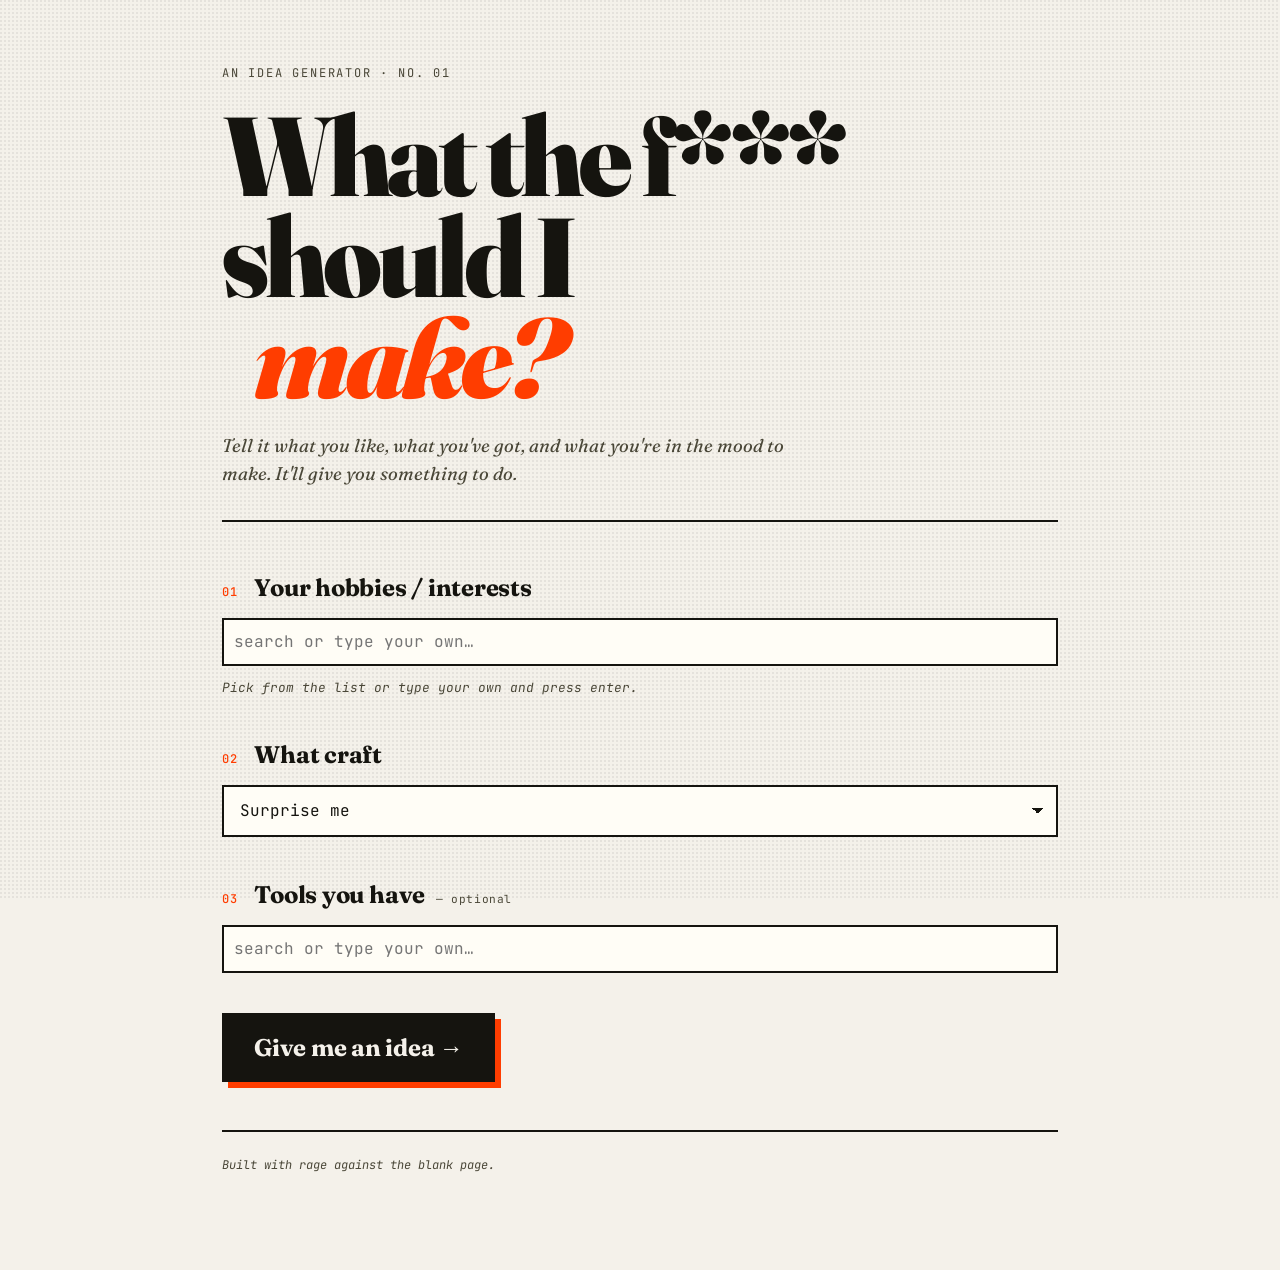
==== index.html @ 39fcca47 "initial commit" ====
<!DOCTYPE html>
<html lang="en">
<head>
  <meta charset="UTF-8" />
  <meta name="viewport" content="width=device-width, initial-scale=1.0" />
  <title>What the F*** Should I Make?</title>
  <link rel="preconnect" href="https://fonts.googleapis.com" />
  <link rel="preconnect" href="https://fonts.gstatic.com" crossorigin />
  <link href="https://fonts.googleapis.com/css2?family=Fraunces:opsz,wght@9..144,400;9..144,700;9..144,900&family=JetBrains+Mono:wght@400;500;700&display=swap" rel="stylesheet" />
  <link rel="stylesheet" href="style.css" />
</head>
<body>
  <main class="page">
    <header class="masthead">
      <div class="dateline">An idea generator · No. 01</div>
      <h1 class="title">
        <span class="title-line">What the f***</span>
        <span class="title-line">should I</span>
        <span class="title-line title-line--accent">make?</span>
      </h1>
      <p class="lede">Tell it what you like, what you've got, and what you're in the mood to make. It'll give you something to do.</p>
    </header>

    <section class="setup" id="setup">
      <div class="field">
        <label class="field-label" for="hobbies-input">
          <span class="field-num">01</span>
          <span class="field-name">Your hobbies / interests</span>
        </label>
        <div class="combo" id="hobbies-combo">
          <div class="combo-field" id="hobbies-field">
            <span class="combo-pills" id="hobbies-pills"></span>
            <input
              type="text"
              class="combo-input"
              id="hobbies-input"
              placeholder="search or type your own…"
              autocomplete="off"
              aria-haspopup="listbox"
              aria-expanded="false"
            />
          </div>
          <div class="combo-popover" id="hobbies-popover" hidden>
            <div class="combo-list" id="hobbies-list" role="listbox" aria-multiselectable="true"></div>
          </div>
        </div>
        <p class="field-help">Pick from the list or type your own and press enter.</p>
      </div>

      <div class="field">
        <label class="field-label" for="craft-select">
          <span class="field-num">02</span>
          <span class="field-name">What craft</span>
        </label>
        <select id="craft-select">
          <option value="*">Surprise me</option>
        </select>
      </div>

      <div class="field" id="tools-field-wrapper">
        <span class="field-label">
          <span class="field-num">03</span>
          <span class="field-name">Tools you have <em class="field-optional">— optional</em></span>
        </span>
        <div class="combo" id="tools-combo">
          <div class="combo-field" id="tools-field">
            <span class="combo-pills" id="tools-pills"></span>
            <input
              type="text"
              class="combo-input"
              id="tools-input"
              placeholder="search or type your own…"
              autocomplete="off"
              aria-haspopup="listbox"
              aria-expanded="false"
            />
          </div>
          <div class="combo-popover" id="tools-popover" hidden>
            <div class="combo-actions">
              <button type="button" class="combo-action" data-action="all">select all</button>
              <button type="button" class="combo-action" data-action="clear">clear</button>
            </div>
            <div class="combo-list" id="tools-list" role="listbox" aria-multiselectable="true"></div>
          </div>
        </div>
      </div>

      <button class="generate" id="generate">Give me an idea →</button>
    </section>

    <section class="output" id="output" hidden>
      <div class="output-meta">
        <span class="output-label">The idea</span>
        <button class="reroll" id="reroll">↻ reroll</button>
      </div>
      <p class="idea" id="idea"></p>
      <div class="chips" id="chips"></div>
      <p class="hint">Click any chip to exclude it from future rolls.</p>
    </section>

    <section class="excluded" id="excluded-section" hidden>
      <div class="excluded-header">
        <span class="output-label">Excluded</span>
        <button class="clear-excluded" id="clear-excluded">clear all</button>
      </div>
      <div class="chips chips--excluded" id="excluded-chips"></div>
    </section>

    <footer class="footer">
      <span>Built with rage against the blank page.</span>
    </footer>
  </main>

  <script src="app.js"></script>
</body>
</html>
---- style.css ----
:root {
  --bg: #f4f1ea;
  --ink: #15140f;
  --ink-soft: #4a4738;
  --rule: #15140f;
  --accent: #ff3d00;
  --accent-soft: #ffe6dc;
  --paper: #fffdf6;
  --display: "Fraunces", Georgia, serif;
  --mono: "JetBrains Mono", ui-monospace, "SF Mono", Menlo, monospace;
}

* { box-sizing: border-box; }

html, body {
  margin: 0;
  padding: 0;
  background: var(--bg);
  color: var(--ink);
  font-family: var(--mono);
  font-size: 16px;
  line-height: 1.5;
  -webkit-font-smoothing: antialiased;
}

body::before {
  content: "";
  position: fixed;
  inset: 0;
  pointer-events: none;
  background-image: radial-gradient(circle at 1px 1px, rgba(0,0,0,0.06) 1px, transparent 0);
  background-size: 4px 4px;
  z-index: 1;
}

.page {
  position: relative;
  z-index: 2;
  max-width: 900px;
  margin: 0 auto;
  padding: 4rem 2rem 6rem;
}

/* Masthead */
.masthead {
  border-bottom: 2px solid var(--rule);
  padding-bottom: 2rem;
  margin-bottom: 3rem;
}

.dateline {
  font-family: var(--mono);
  font-size: 0.75rem;
  text-transform: uppercase;
  letter-spacing: 0.15em;
  color: var(--ink-soft);
  margin-bottom: 1.5rem;
}

.title {
  font-family: var(--display);
  font-weight: 900;
  font-size: clamp(3rem, 10vw, 7rem);
  line-height: 0.9;
  letter-spacing: -0.04em;
  margin: 0 0 1.5rem;
}

.title-line {
  display: block;
}

.title-line--accent {
  color: var(--accent);
  font-style: italic;
  padding-left: 2rem;
}

.lede {
  font-family: var(--display);
  font-size: 1.15rem;
  font-weight: 400;
  font-style: italic;
  color: var(--ink-soft);
  max-width: 32em;
  margin: 0;
}

/* Setup section */
.setup {
  display: flex;
  flex-direction: column;
  gap: 2.5rem;
  margin-bottom: 3rem;
}

.field {
  display: flex;
  flex-direction: column;
  gap: 0.75rem;
}

.field[hidden] {
  display: none;
}

.field-label {
  display: flex;
  align-items: baseline;
  gap: 1rem;
  font-family: var(--display);
  font-weight: 700;
  font-size: 1.5rem;
  letter-spacing: -0.01em;
}

.field-num {
  font-family: var(--mono);
  font-size: 0.75rem;
  font-weight: 500;
  color: var(--accent);
  letter-spacing: 0.1em;
}

.field-name {
  flex: 1;
}

.field-optional {
  font-family: var(--mono);
  font-size: 0.7rem;
  font-weight: 400;
  font-style: normal;
  color: var(--ink-soft);
  letter-spacing: 0.05em;
  margin-left: 0.4rem;
}

.field-help {
  font-size: 0.8rem;
  color: var(--ink-soft);
  margin: 0;
  font-style: italic;
}

input[type="text"],
select {
  font-family: var(--mono);
  font-size: 1rem;
  background: var(--paper);
  border: 2px solid var(--rule);
  padding: 0.85rem 1rem;
  color: var(--ink);
  border-radius: 0;
  width: 100%;
  outline: none;
  transition: background 0.15s, box-shadow 0.15s;
}

input[type="text"]:focus,
select:focus {
  background: var(--accent-soft);
  box-shadow: 4px 4px 0 var(--rule);
}

select {
  appearance: none;
  background-image: linear-gradient(45deg, transparent 50%, var(--ink) 50%),
                    linear-gradient(135deg, var(--ink) 50%, transparent 50%);
  background-position: calc(100% - 18px) 50%, calc(100% - 12px) 50%;
  background-size: 6px 6px;
  background-repeat: no-repeat;
  padding-right: 2.5rem;
  cursor: pointer;
}

/* Combo (multi-select where the input IS the trigger, or tag-input) */
.combo {
  position: relative;
}

.combo-field {
  min-height: 3rem;
  background: var(--paper);
  border: 2px solid var(--rule);
  padding: 0.4rem 0.6rem;
  display: flex;
  flex-wrap: wrap;
  align-items: center;
  gap: 0.35rem;
  cursor: text;
  transition: background 0.15s, box-shadow 0.15s;
}

.combo[data-focused="true"] .combo-field {
  background: var(--accent-soft);
  box-shadow: 4px 4px 0 var(--rule);
}

.combo-pills {
  display: contents; /* pills participate in the flex layout of combo-field */
}

.combo-pill {
  display: inline-flex;
  align-items: center;
  gap: 0.4rem;
  background: var(--accent);
  color: var(--paper);
  border: 1.5px solid var(--rule);
  padding: 0.2rem 0.55rem;
  font-size: 0.75rem;
  line-height: 1.2;
  font-family: var(--mono);
}

.combo-pill-x {
  cursor: pointer;
  font-weight: 700;
  font-size: 0.85rem;
  line-height: 1;
  opacity: 0.85;
}

.combo-pill-x:hover { opacity: 1; }

.combo-input {
  flex: 1;
  min-width: 8ch;
  border: none !important;
  outline: none !important;
  background: transparent !important;
  padding: 0.25rem 0 !important;
  font-family: var(--mono);
  font-size: 0.9rem;
  color: var(--ink);
  box-shadow: none !important;
}

.combo-input:focus {
  background: transparent !important;
  box-shadow: none !important;
}

.combo-popover {
  position: absolute;
  top: calc(100% + 6px);
  left: 0;
  right: 0;
  background: var(--paper);
  border: 2px solid var(--rule);
  box-shadow: 6px 6px 0 var(--rule);
  z-index: 10;
  max-height: 340px;
  display: flex;
  flex-direction: column;
}

.combo-popover[hidden] {
  display: none;
}

.combo-actions {
  display: flex;
  gap: 0.5rem;
  padding: 0.5rem 0.85rem;
  border-bottom: 1px dashed var(--ink-soft);
}

.combo-action {
  font-family: var(--mono);
  font-size: 0.7rem;
  text-transform: uppercase;
  letter-spacing: 0.1em;
  background: transparent;
  border: 1px solid var(--ink-soft);
  padding: 0.25rem 0.55rem;
  color: var(--ink-soft);
  cursor: pointer;
}

.combo-action:hover {
  color: var(--accent);
  border-color: var(--accent);
}

.combo-list {
  overflow-y: auto;
  flex: 1;
}

.combo-option {
  display: flex;
  align-items: center;
  gap: 0.6rem;
  padding: 0.55rem 0.85rem;
  cursor: pointer;
  font-size: 0.85rem;
  user-select: none;
  font-family: var(--mono);
}

.combo-option:hover,
.combo-option[data-active="true"] {
  background: var(--accent-soft);
}

.combo-option[data-selected="true"] {
  background: var(--accent-soft);
}

.combo-checkbox {
  width: 14px;
  height: 14px;
  border: 1.5px solid var(--rule);
  background: var(--paper);
  flex-shrink: 0;
  display: grid;
  place-content: center;
}

.combo-option[data-selected="true"] .combo-checkbox {
  background: var(--accent);
  border-color: var(--accent);
}

.combo-option[data-selected="true"] .combo-checkbox::after {
  content: "✓";
  color: white;
  font-size: 10px;
  font-weight: 700;
  line-height: 1;
}

.combo-group-label {
  padding: 0.5rem 0.85rem 0.3rem;
  font-family: var(--mono);
  font-size: 0.65rem;
  text-transform: uppercase;
  letter-spacing: 0.15em;
  color: var(--ink-soft);
  background: var(--bg);
  border-top: 1px dashed var(--ink-soft);
  position: sticky;
  top: 0;
  z-index: 1;
}

.combo-group-label:first-child {
  border-top: none;
}

.combo-add-custom {
  display: flex;
  align-items: center;
  gap: 0.6rem;
  padding: 0.7rem 0.85rem;
  cursor: pointer;
  font-size: 0.85rem;
  font-family: var(--mono);
  background: var(--accent-soft);
  border-bottom: 1px dashed var(--ink-soft);
  font-weight: 700;
  color: var(--accent);
}

.combo-add-custom:hover {
  background: var(--accent);
  color: var(--paper);
}

.combo-empty {
  padding: 1rem 0.85rem;
  font-size: 0.8rem;
  color: var(--ink-soft);
  font-style: italic;
  text-align: center;
}

/* Generate button */
.generate {
  font-family: var(--display);
  font-weight: 700;
  font-size: 1.5rem;
  background: var(--ink);
  color: var(--bg);
  border: none;
  padding: 1.25rem 2rem;
  cursor: pointer;
  letter-spacing: -0.01em;
  align-self: flex-start;
  transition: transform 0.1s, box-shadow 0.1s;
  box-shadow: 6px 6px 0 var(--accent);
}

.generate:hover {
  transform: translate(-2px, -2px);
  box-shadow: 8px 8px 0 var(--accent);
}

.generate:active {
  transform: translate(2px, 2px);
  box-shadow: 2px 2px 0 var(--accent);
}

/* Output */
.output {
  border: 2px solid var(--rule);
  padding: 2rem;
  background: var(--paper);
  margin-bottom: 2rem;
  box-shadow: 8px 8px 0 var(--rule);
}

.output-meta {
  display: flex;
  justify-content: space-between;
  align-items: center;
  border-bottom: 1px dashed var(--ink-soft);
  padding-bottom: 0.75rem;
  margin-bottom: 1.5rem;
}

.output-label {
  font-size: 0.7rem;
  text-transform: uppercase;
  letter-spacing: 0.2em;
  color: var(--ink-soft);
}

.reroll {
  font-family: var(--mono);
  font-size: 0.85rem;
  background: transparent;
  border: 1.5px solid var(--rule);
  padding: 0.4rem 0.85rem;
  cursor: pointer;
  color: var(--ink);
  transition: background 0.1s;
}

.reroll:hover { background: var(--accent); color: var(--paper); border-color: var(--accent); }

.idea {
  font-family: var(--display);
  font-size: clamp(1.25rem, 3vw, 1.65rem);
  line-height: 1.45;
  font-weight: 400;
  margin: 0 0 1.5rem;
}

.idea .slot {
  font-style: italic;
  color: var(--accent);
  font-weight: 700;
}

.chips {
  display: flex;
  flex-wrap: wrap;
  gap: 0.5rem;
  margin-bottom: 1rem;
}

.chip {
  font-family: var(--mono);
  font-size: 0.75rem;
  background: var(--bg);
  border: 1.5px solid var(--rule);
  padding: 0.35rem 0.7rem;
  cursor: pointer;
  transition: all 0.1s;
  display: inline-flex;
  align-items: center;
  gap: 0.4rem;
}

.chip:hover {
  background: var(--ink);
  color: var(--paper);
}

.chip:hover::after {
  content: "✕ exclude";
  font-size: 0.7rem;
  opacity: 0.7;
}

.chip-cat {
  text-transform: uppercase;
  letter-spacing: 0.1em;
  opacity: 0.5;
  font-size: 0.65rem;
}

.hint {
  font-size: 0.75rem;
  color: var(--ink-soft);
  font-style: italic;
  margin: 0;
}

/* Excluded */
.excluded {
  border: 1.5px dashed var(--ink-soft);
  padding: 1.25rem;
  margin-bottom: 3rem;
}

.excluded-header {
  display: flex;
  justify-content: space-between;
  align-items: center;
  margin-bottom: 0.75rem;
}

.clear-excluded {
  font-family: var(--mono);
  font-size: 0.7rem;
  background: transparent;
  border: 1px solid var(--ink-soft);
  padding: 0.25rem 0.6rem;
  cursor: pointer;
  color: var(--ink-soft);
}

.clear-excluded:hover {
  color: var(--accent);
  border-color: var(--accent);
}

.chips--excluded .chip {
  text-decoration: line-through;
  opacity: 0.7;
}

.chips--excluded .chip:hover {
  background: var(--accent);
  color: var(--paper);
  opacity: 1;
  text-decoration: none;
}

.chips--excluded .chip:hover::after {
  content: "↺ restore";
}

/* Footer */
.footer {
  border-top: 2px solid var(--rule);
  padding-top: 1.5rem;
  font-size: 0.75rem;
  color: var(--ink-soft);
  font-style: italic;
}

/* Mobile */
@media (max-width: 600px) {
  .page { padding: 2rem 1.25rem 4rem; }
  .title-line--accent { padding-left: 1rem; }
  .output { padding: 1.5rem; box-shadow: 5px 5px 0 var(--rule); }
  .generate { width: 100%; text-align: center; }
}
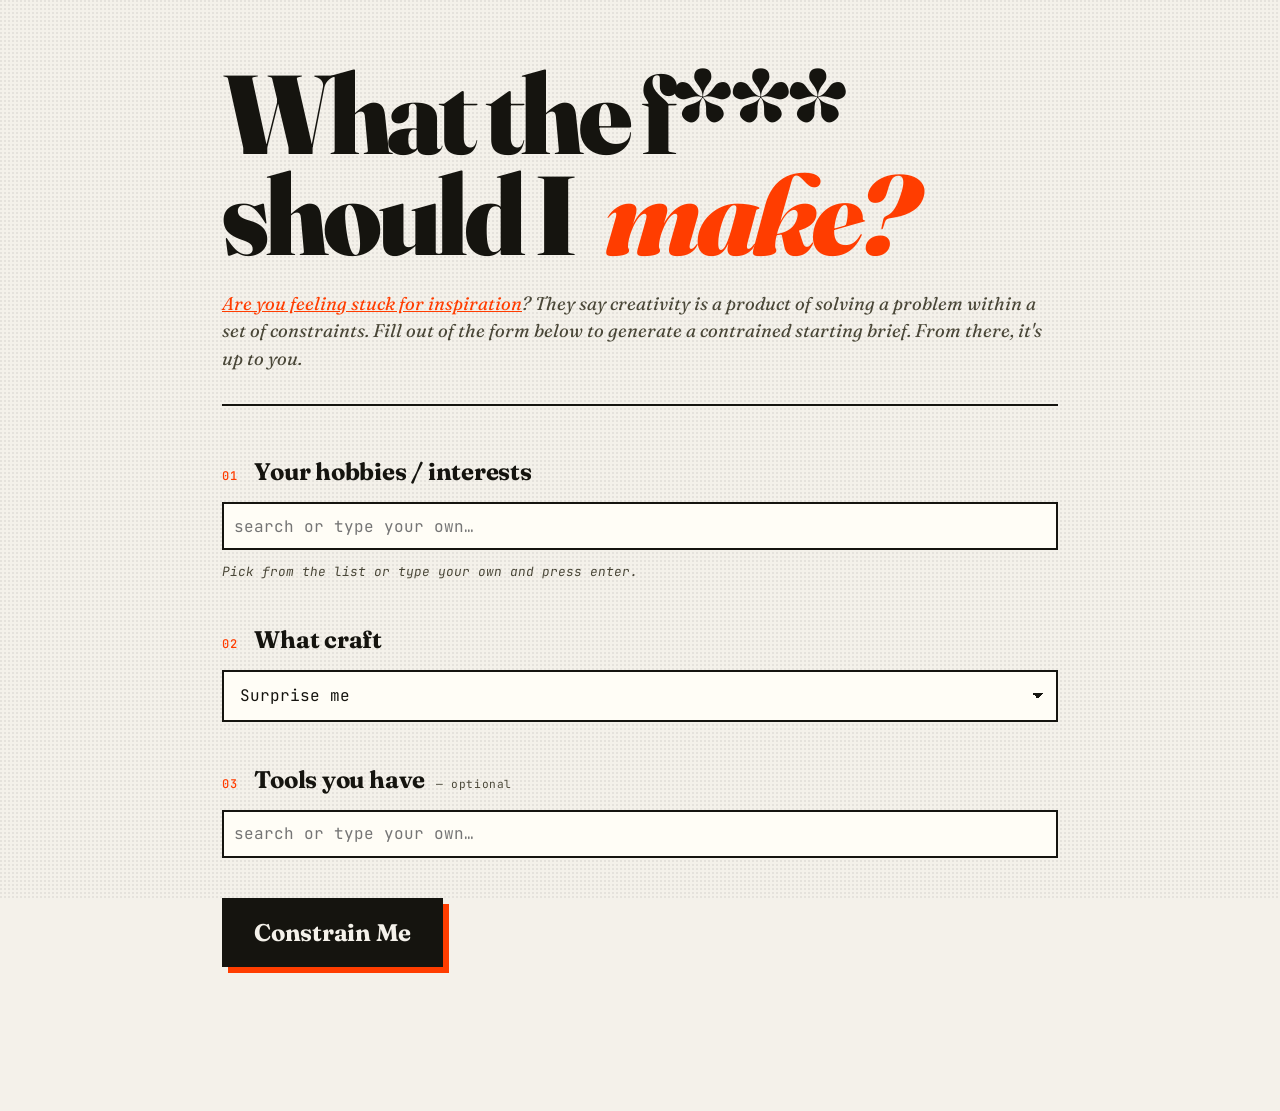
==== commit ac4238f2: "tweaking styles" ====
--- a/index.html
+++ b/index.html
@@ -12,13 +12,11 @@
 <body>
   <main class="page">
     <header class="masthead">
-      <div class="dateline">An idea generator · No. 01</div>
       <h1 class="title">
         <span class="title-line">What the f***</span>
-        <span class="title-line">should I</span>
-        <span class="title-line title-line--accent">make?</span>
+        <span class="title-line">should I<span class="title-line--accent">make?</span></span>
       </h1>
-      <p class="lede">Tell it what you like, what you've got, and what you're in the mood to make. It'll give you something to do.</p>
+      <p class="lede"><a href="https://www.youtube.com/watch?v=2n8W6CBxc64">Are you feeling stuck for inspiration</a>? They say creativity is a product of solving a problem within a set of constraints. Fill out of the form below to generate a contrained starting brief. From there, it's up to you.</p>
     </header>
 
     <section class="setup" id="setup">
@@ -85,7 +83,7 @@
         </div>
       </div>
 
-      <button class="generate" id="generate">Give me an idea →</button>
+      <button class="generate" id="generate">Constrain Me</button>
     </section>
 
     <section class="output" id="output" hidden>
@@ -105,10 +103,6 @@
       </div>
       <div class="chips chips--excluded" id="excluded-chips"></div>
     </section>
-
-    <footer class="footer">
-      <span>Built with rage against the blank page.</span>
-    </footer>
   </main>
 
   <script src="app.js"></script>
--- a/style.css
+++ b/style.css
@@ -33,6 +33,10 @@
   z-index: 1;
 }
 
+a {
+  color: var(--accent);
+}
+
 .page {
   position: relative;
   z-index: 2;
@@ -82,7 +86,6 @@
   font-weight: 400;
   font-style: italic;
   color: var(--ink-soft);
-  max-width: 32em;
   margin: 0;
 }
 
